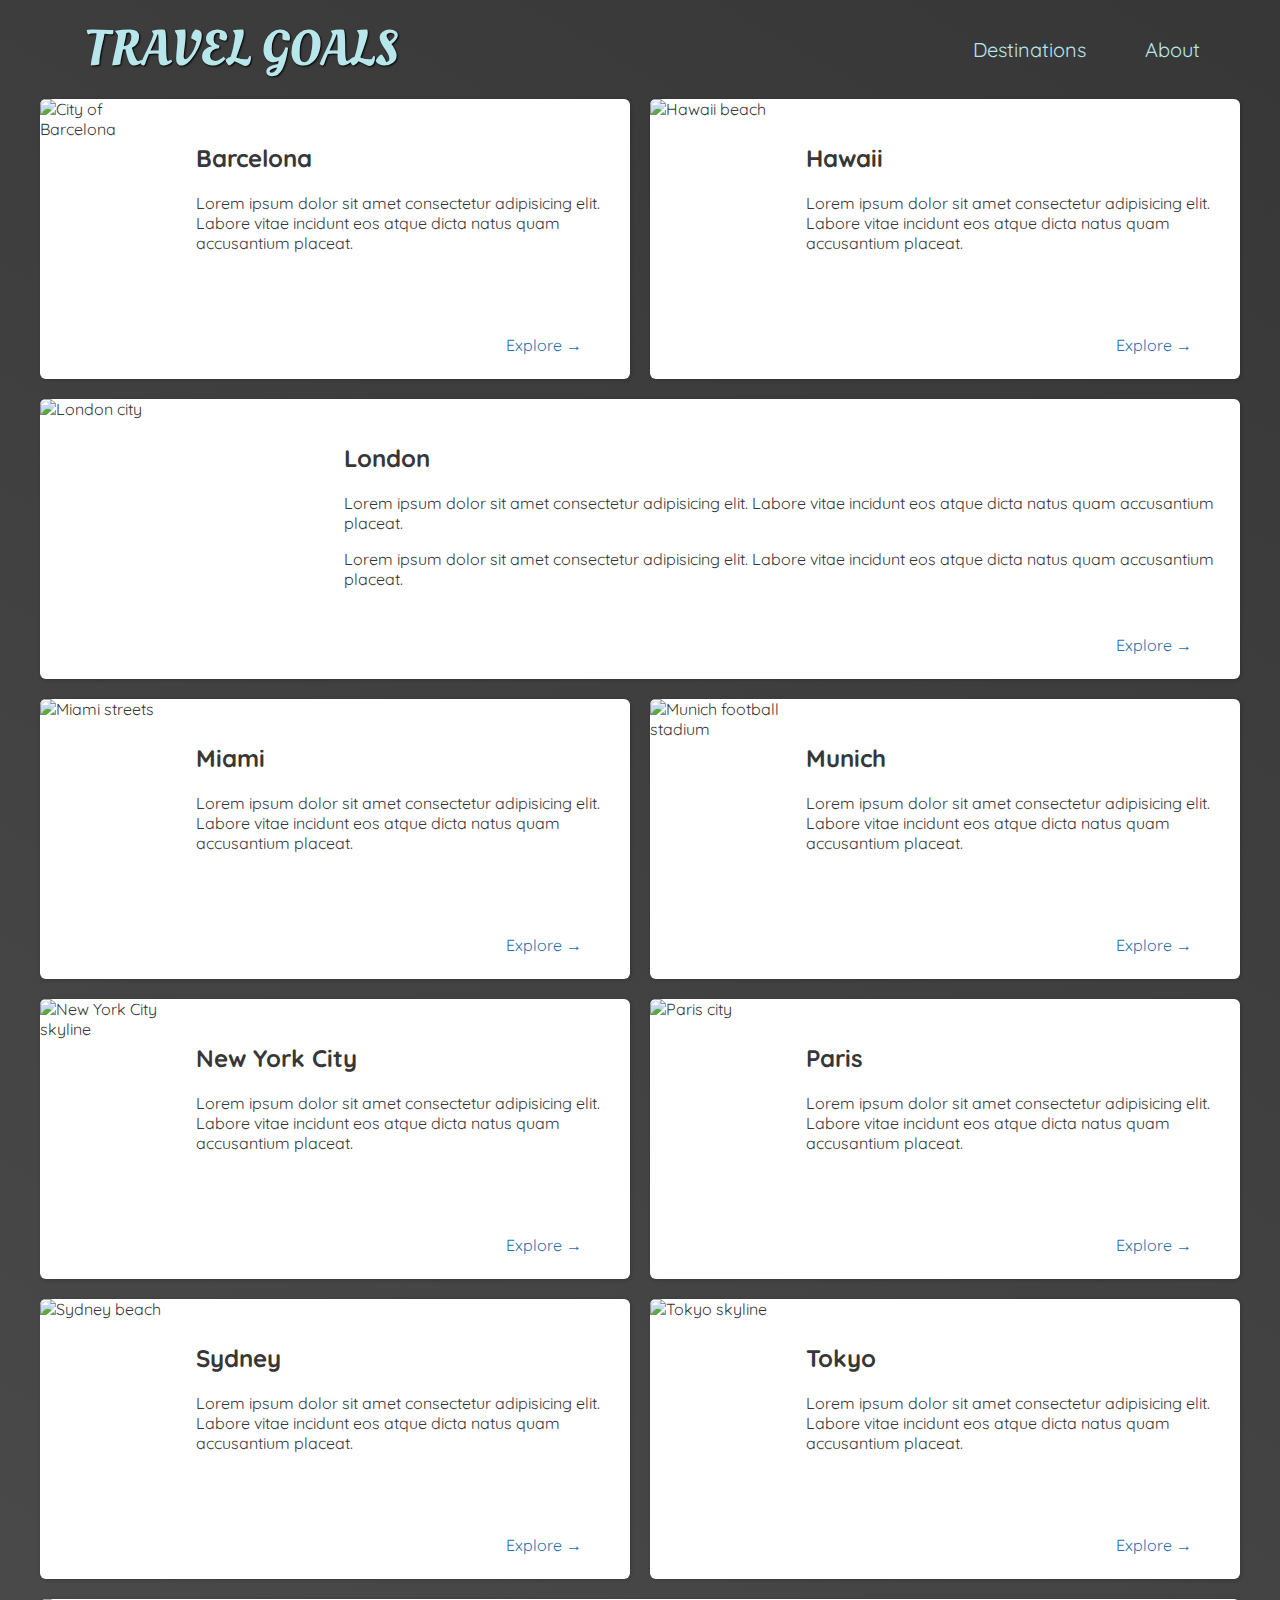
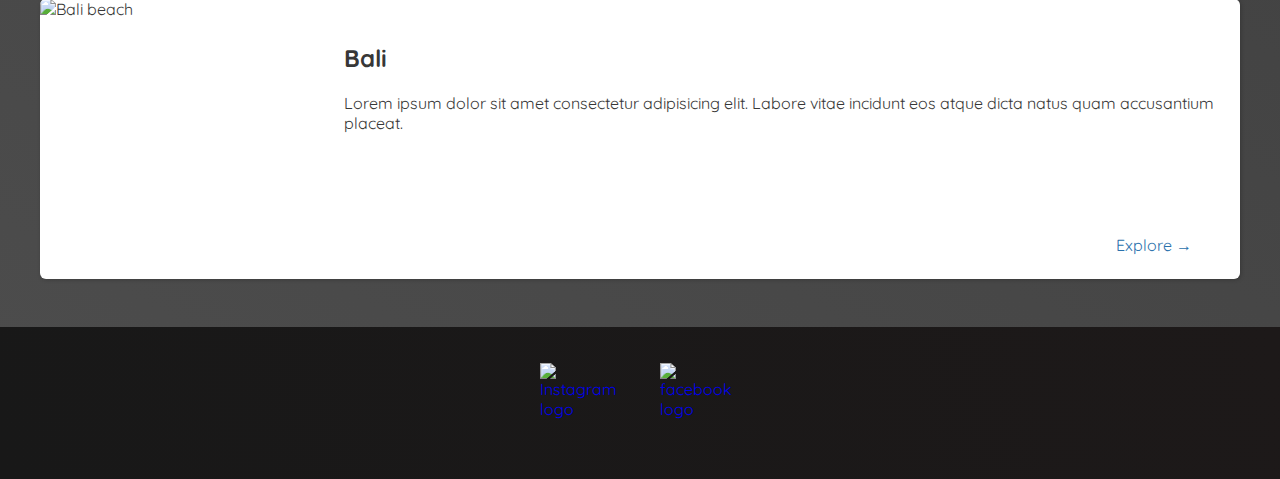
==== places.html @ b43c9346 "Add files via upload" ====
<!DOCTYPE html>
<html lang="en">
  <head>
    <meta charset="UTF-8" />
    <link
      href="https://fonts.googleapis.com/css2?family=Raleway:wght@700&family=Oleo+Script:wght@700&family=Quicksand:wght@300;500;700&display=swap"
      rel="stylesheet"
    />
    <meta name="viewport" content="width=device-width, initial-scale=1.0" />
    <link rel="stylesheet" href="shared.css" />
    <link rel="stylesheet" href="places.css" />
    <title>Travel Goals</title>
  </head>
  <body>
    <header>
      <div id="page-logo">
        <a href="index.html">Travel Goals</a>
      </div>
      <nav>
        <ul>
          <li><a href="places.html">Destinations</a></li>
          <li><a href="about.html">About</a></li>
        </ul>
      </nav>
    </header>
    <main>
        <ul>
            <li>
              <img src="/travel-page/images/places/barcelona.jpg" alt="City of Barcelona" />
              <div class="item-content">
                <div>
                  <h2>Barcelona</h2>
                  <p>
                    Lorem ipsum dolor sit amet consectetur adipisicing elit. Labore
                    vitae incidunt eos atque dicta natus quam accusantium placeat.
                  </p>
                </div>
                <div class="actions">
                  <a href="https://en.wikipedia.org/wiki/Barcelona">Explore &#x2192</a>
                </div>
              </div>
            </li>
            <li>
              <img src="/travel-page/images/places/hawaii.jpg" alt="Hawaii beach" />
              <div class="item-content">
                <div>
                  <h2>Hawaii</h2>
                  <p>
                    Lorem ipsum dolor sit amet consectetur adipisicing elit. Labore
                    vitae incidunt eos atque dicta natus quam accusantium placeat.
                  </p>
                </div>
                <div class="actions">
                  <a href="hhttps://en.wikipedia.org/wiki/Hawaii">Explore &#x2192</a>
                </div>
              </div>
            </li>
            <li>
              <img src="/travel-page/images/places/london.jpg" alt="London city" />
              <div class="item-content">
                <div>
                  <h2>London</h2>
                  <p>
                    Lorem ipsum dolor sit amet consectetur adipisicing elit. Labore
                    vitae incidunt eos atque dicta natus quam accusantium placeat.
                  </p>
                  <p>
                    Lorem ipsum dolor sit amet consectetur adipisicing elit. Labore
                    vitae incidunt eos atque dicta natus quam accusantium placeat.
                  </p>
                </div>
                <div class="actions">
                  <a href="https://en.wikipedia.org/wiki/London">Explore &#x2192</a>
                </div>
              </div>
            </li>
            <li>
              <img src="/travel-page/images/places/miami.jpg" alt="Miami streets" />
              <div class="item-content">
                <div>
                  <h2>Miami</h2>
                  <p>
                    Lorem ipsum dolor sit amet consectetur adipisicing elit. Labore
                    vitae incidunt eos atque dicta natus quam accusantium placeat.
                  </p>
                </div>
                <div class="actions">
                  <a href="https://en.wikipedia.org/wiki/Miami">Explore &#x2192</a>
                </div>
              </div>
            </li>
            <li>
              <img src="/travel-page/images/places/munich.jpg" alt="Munich football stadium" />
              <div class="item-content">
                <div>
                  <h2>Munich</h2>
                  <p>
                    Lorem ipsum dolor sit amet consectetur adipisicing elit. Labore
                    vitae incidunt eos atque dicta natus quam accusantium placeat.
                  </p>
                </div>
                <div class="actions">
                  <a href="https://en.wikipedia.org/wiki/Munich">Explore &#x2192</a>
                </div>
              </div>
            </li>
            <li>
              <img src="/travel-page/images/places/new-york-city.jpg" alt="New York City skyline" />
              <div class="item-content">
                <div>
                  <h2>New York City</h2>
                  <p>
                    Lorem ipsum dolor sit amet consectetur adipisicing elit. Labore
                    vitae incidunt eos atque dicta natus quam accusantium placeat.
                  </p>
                </div>
                <div class="actions">
                  <a href="https://en.wikipedia.org/wiki/New_York_City"
                    >Explore &#x2192</a
                  >
                </div>
              </div>
            </li>
            <li>
              <img src="/travel-page/images/places/paris.jpg" alt="Paris city" />
              <div class="item-content">
                <div>
                  <h2>Paris</h2>
                  <p>
                    Lorem ipsum dolor sit amet consectetur adipisicing elit. Labore
                    vitae incidunt eos atque dicta natus quam accusantium placeat.
                  </p>
                </div>
                <div class="actions">
                  <a href="https://en.wikipedia.org/wiki/Paris">Explore &#x2192</a>
                </div>
              </div>
            </li>
            <li>
              <img src="/travel-page/images/places/sydney.jpg" alt="Sydney beach" />
              <div class="item-content">
                <div>
                  <h2>Sydney</h2>
                  <p>
                    Lorem ipsum dolor sit amet consectetur adipisicing elit. Labore
                    vitae incidunt eos atque dicta natus quam accusantium placeat.
                  </p>
                </div>
                <div class="actions">
                  <a href="https://en.wikipedia.org/wiki/Sydney">Explore &#x2192</a>
                </div>
              </div>
            </li>
            <li>
              <img src="/travel-page/images/places/tokyo.jpg" alt="Tokyo skyline" />
              <div class="item-content">
                <div>
                  <h2>Tokyo</h2>
                  <p>
                    Lorem ipsum dolor sit amet consectetur adipisicing elit. Labore
                    vitae incidunt eos atque dicta natus quam accusantium placeat.
                  </p>
                </div>
                <div class="actions">
                  <a href="https://en.wikipedia.org/wiki/Tokyo">Explore &#x2192</a>
                </div>
              </div>
            </li>
            <li>
              <img src="/travel-page/images/places/bali.jpg" alt="Bali beach" />
              <div class="item-content">
                <div>
                  <h2>Bali</h2>
                  <p>
                    Lorem ipsum dolor sit amet consectetur adipisicing elit. Labore
                    vitae incidunt eos atque dicta natus quam accusantium placeat.
                  </p>
                </div>
                <div class="actions">
                  <a href="https://en.wikipedia.org/wiki/Bali">Explore &#x2192</a>
                </div>
              </div>
            </li>
          </ul>
    </main>
    <footer>
      <ul>
        <li>
          <a href="https://www.instagram.com">
            <img src="/travel-page/images/icons/insta.png" alt="Instagram logo" />
          </a>
        </li>
        <li>
          <a href="https://www.facebook.com">
            <img src="/travel-page/images/icons/facebook.png" alt="facebook logo" />
          </a>
        </li>
      </ul>
    </footer>
  </body>
</html>
---- shared.css ----
body {
  margin: 0px;
  font-family: "Quicksand", sans-serif;
}

#page-logo a {
  padding: 10px;
  font-family: "Oleo script", sans-serif;
  color: rgb(245, 243, 160);
  font-size: 50px;
  text-decoration: none;
  text-shadow: 1px 1px 2px rgb(0, 0, 0);
  text-transform: uppercase;
}

ul {
  list-style: none;
  padding: 0;
  margin: 0;
}

header {
  display: flex;
  align-items: center;
  justify-content: space-between;
  margin: 15px 60px;
  position: absolute;
  width: 90%;
  box-sizing: border-box;
}

header ul {
  display: flex;
}

header li {
  margin-left: 20px;
}

header a {
  margin-left: 15px;
  color: rgb(255, 251, 0);
  font-size: 20px;
  padding: 12px;
  box-sizing: 1px 1px 2px rgba(0, 0, 0, 0.2);
  border-radius: 10px;
  top: 0;
  left: 0;
}

header nav a:hover {
  color: rgb(77, 77, 77);
  background-color: rgb(255, 251, 0);
}

ul a {
  text-decoration: none;
}

footer{
  background: linear-gradient(70deg,rgb(24,24,24),rgb(29,25,25));
  padding : 36px;
}

footer ul{
  display: flex;
  justify-content: center;
  
}


footer li{
  width: 80px;
  height: 80px;
  margin: 0px 20px;
}

footer img{
  width: 100%;
  height: 100%;
}
---- places.css ----
body{
    background: linear-gradient(30deg, rgb(77,77,77),rgb(55,55,55));
    color: rgb(55,55,55);
}

#page-logo a{
    color: rgb(183,230,235);
}

header a{
    color: rgb(183,230,235);
}

header nav a:hover{
    background-color: rgb(183,230,235);
    color: rgb(77,77,77);
}


header{
    position: static;
}

main ul{
    width: 1200px;
    margin: 0px auto 48px auto;
    display: grid;
    grid-template-columns: 1fr 1fr;
    row-gap: 20px;
    column-gap: 20px;
    
    
}

li:nth-of-type(3){
    grid-column: 1 / span 2;
}

li:nth-of-type(10){
    grid-column: 1 / span 2;
}

main li{
    display: flex;
    background-color: white;
   box-shadow: 1px 1px 4px rgba(0,0,0,0.2);
    border-radius: 6px;
    overflow: hidden;
    
}

main li img{
    width: 300px;
    height: 280px;

}

.item-content{
    
    padding: 24px 24px 0px 24px;
    display: flex;
    flex-direction: column;
    justify-content: space-between;
}

.actions{
    text-align: end;
    padding: 24px;
    
}

.actions a{
    color: rgb(42, 113, 172);
}

.actions a:hover{
    background-color: rgb(164, 239, 239);
    padding: 12px;
    border-radius: 8px;
}
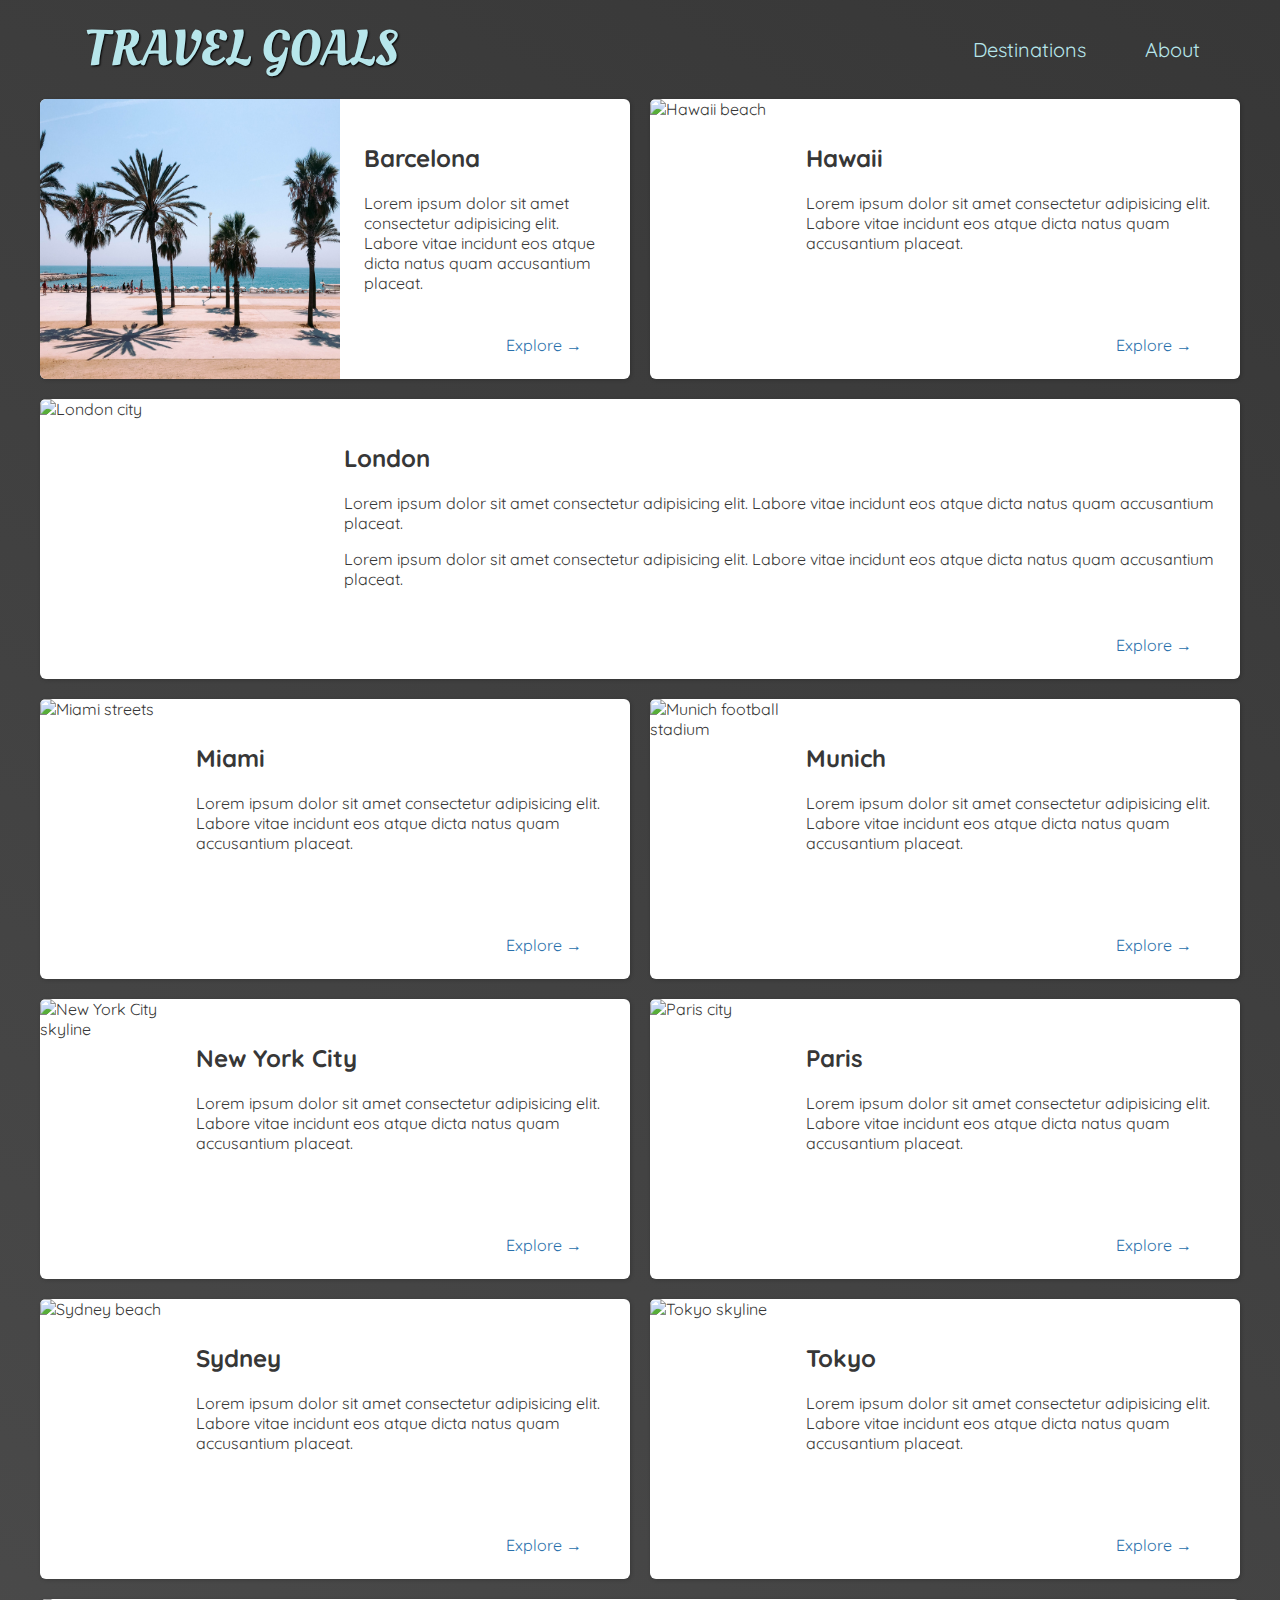
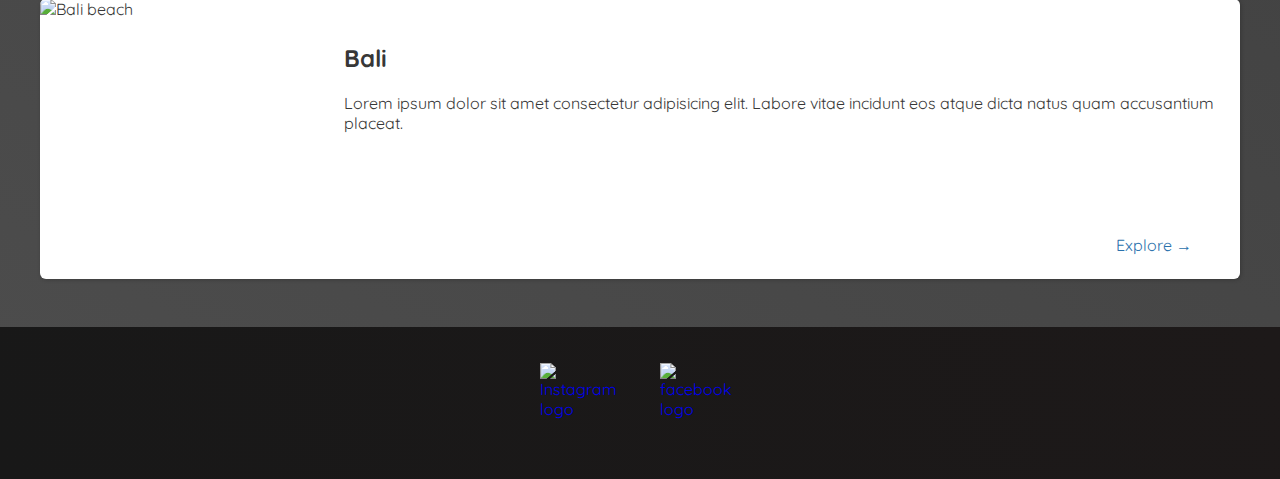
==== commit 6a12f6ad: "Update places.html" ====
--- a/places.html
+++ b/places.html
@@ -26,7 +26,7 @@
     <main>
         <ul>
             <li>
-              <img src="/travel-page/images/places/barcelona.jpg" alt="City of Barcelona" />
+              <img src="images/places/barcelona.jpg" alt="City of Barcelona" />
               <div class="item-content">
                 <div>
                   <h2>Barcelona</h2>
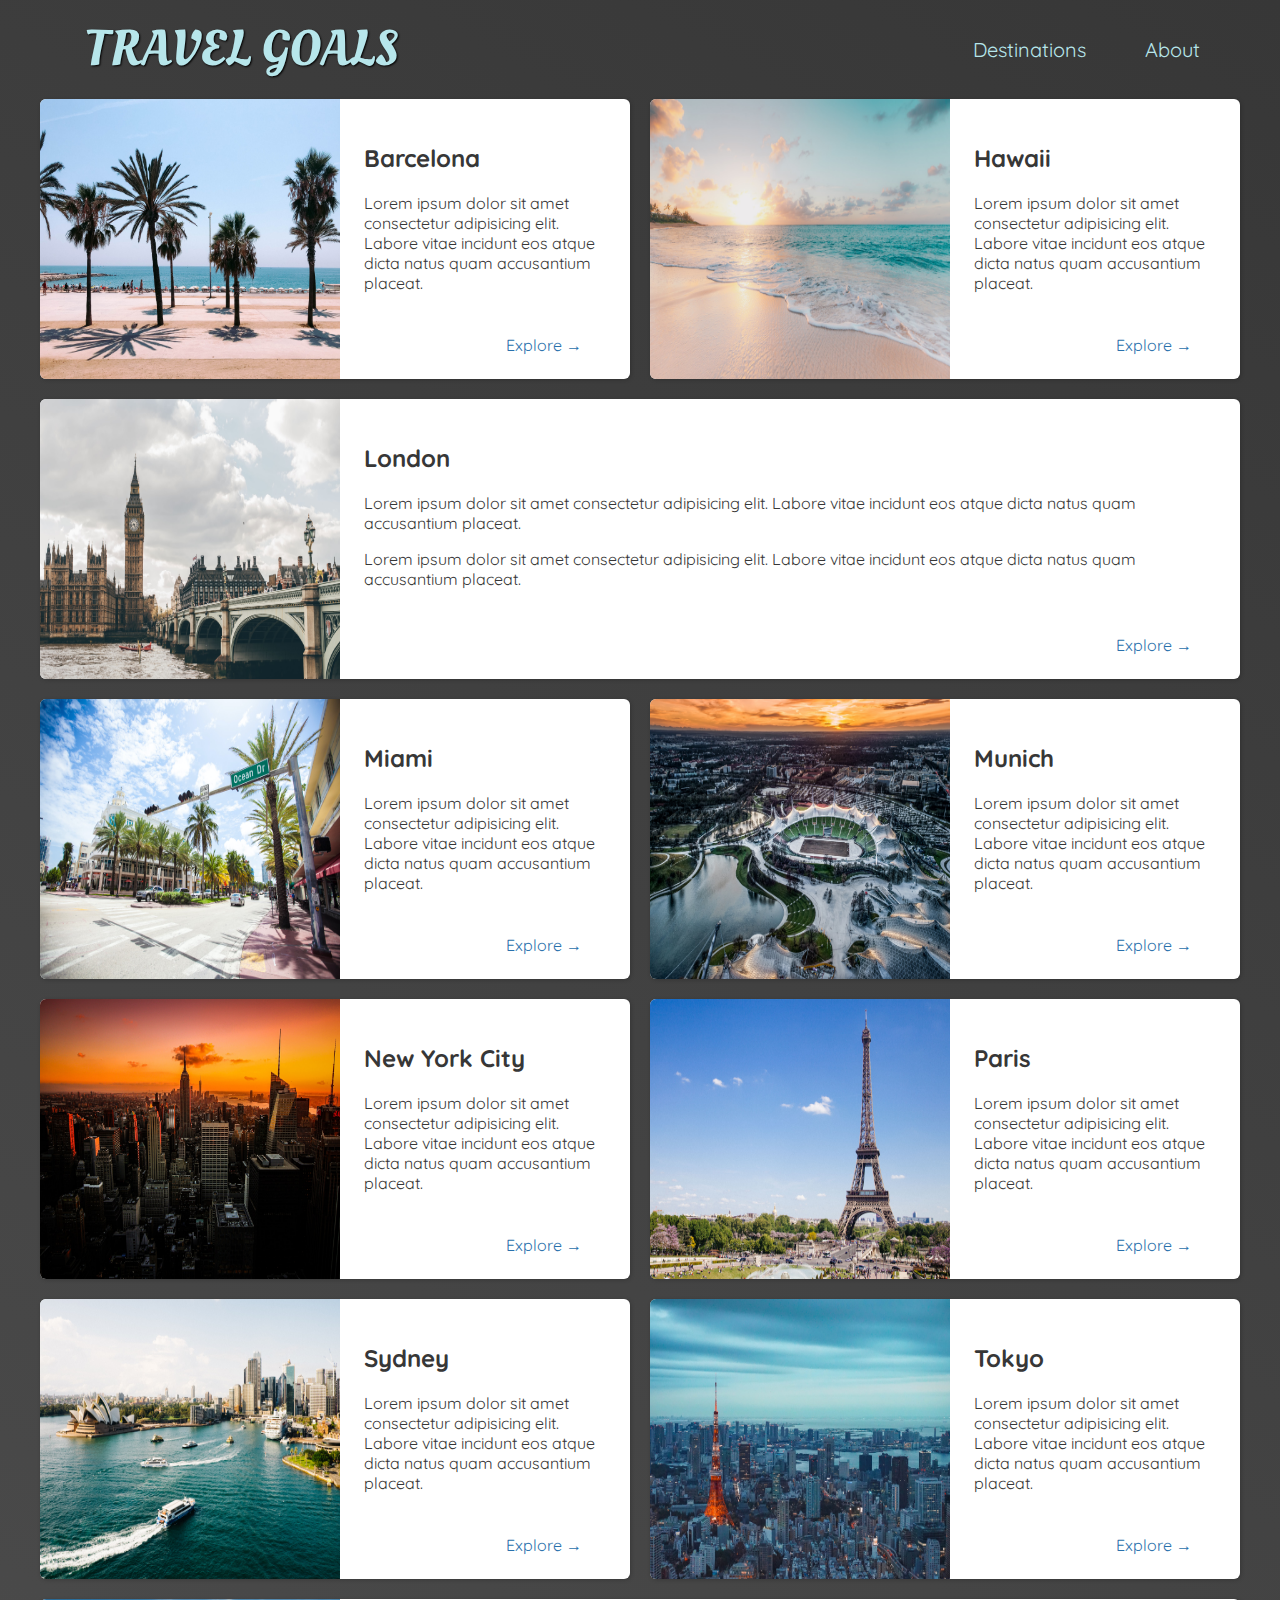
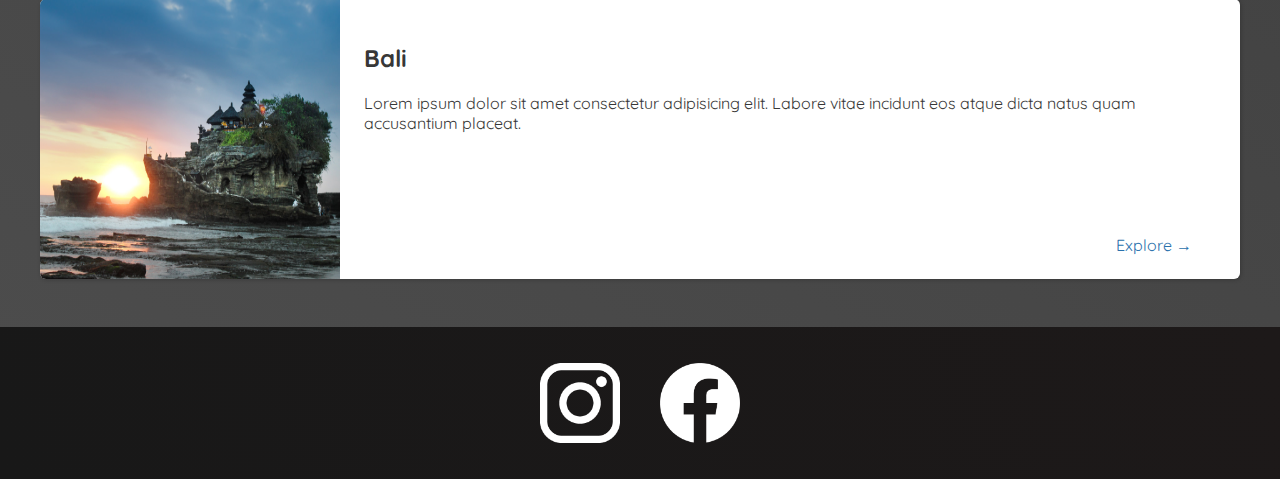
==== commit c1858146: "Update places.html" ====
--- a/places.html
+++ b/places.html
@@ -26,7 +26,7 @@
     <main>
         <ul>
             <li>
-              <img src="images/places/barcelona.jpg" alt="City of Barcelona" />
+              <img src="/images/places/barcelona.jpg" alt="City of Barcelona" />
               <div class="item-content">
                 <div>
                   <h2>Barcelona</h2>
@@ -41,7 +41,7 @@
               </div>
             </li>
             <li>
-              <img src="/travel-page/images/places/hawaii.jpg" alt="Hawaii beach" />
+              <img src="/images/places/hawaii.jpg" alt="Hawaii beach" />
               <div class="item-content">
                 <div>
                   <h2>Hawaii</h2>
@@ -56,7 +56,7 @@
               </div>
             </li>
             <li>
-              <img src="/travel-page/images/places/london.jpg" alt="London city" />
+              <img src="/images/places/london.jpg" alt="London city" />
               <div class="item-content">
                 <div>
                   <h2>London</h2>
@@ -75,7 +75,7 @@
               </div>
             </li>
             <li>
-              <img src="/travel-page/images/places/miami.jpg" alt="Miami streets" />
+              <img src="/images/places/miami.jpg" alt="Miami streets" />
               <div class="item-content">
                 <div>
                   <h2>Miami</h2>
@@ -90,7 +90,7 @@
               </div>
             </li>
             <li>
-              <img src="/travel-page/images/places/munich.jpg" alt="Munich football stadium" />
+              <img src="/images/places/munich.jpg" alt="Munich football stadium" />
               <div class="item-content">
                 <div>
                   <h2>Munich</h2>
@@ -105,7 +105,7 @@
               </div>
             </li>
             <li>
-              <img src="/travel-page/images/places/new-york-city.jpg" alt="New York City skyline" />
+              <img src="/images/places/new-york-city.jpg" alt="New York City skyline" />
               <div class="item-content">
                 <div>
                   <h2>New York City</h2>
@@ -122,7 +122,7 @@
               </div>
             </li>
             <li>
-              <img src="/travel-page/images/places/paris.jpg" alt="Paris city" />
+              <img src="/images/places/paris.jpg" alt="Paris city" />
               <div class="item-content">
                 <div>
                   <h2>Paris</h2>
@@ -137,7 +137,7 @@
               </div>
             </li>
             <li>
-              <img src="/travel-page/images/places/sydney.jpg" alt="Sydney beach" />
+              <img src="/images/places/sydney.jpg" alt="Sydney beach" />
               <div class="item-content">
                 <div>
                   <h2>Sydney</h2>
@@ -152,7 +152,7 @@
               </div>
             </li>
             <li>
-              <img src="/travel-page/images/places/tokyo.jpg" alt="Tokyo skyline" />
+              <img src="/images/places/tokyo.jpg" alt="Tokyo skyline" />
               <div class="item-content">
                 <div>
                   <h2>Tokyo</h2>
@@ -167,7 +167,7 @@
               </div>
             </li>
             <li>
-              <img src="/travel-page/images/places/bali.jpg" alt="Bali beach" />
+              <img src="/images/places/bali.jpg" alt="Bali beach" />
               <div class="item-content">
                 <div>
                   <h2>Bali</h2>
@@ -187,12 +187,12 @@
       <ul>
         <li>
           <a href="https://www.instagram.com">
-            <img src="/travel-page/images/icons/insta.png" alt="Instagram logo" />
+            <img src="/images/icons/insta.png" alt="Instagram logo" />
           </a>
         </li>
         <li>
           <a href="https://www.facebook.com">
-            <img src="/travel-page/images/icons/facebook.png" alt="facebook logo" />
+            <img src="/images/icons/facebook.png" alt="facebook logo" />
           </a>
         </li>
       </ul>
